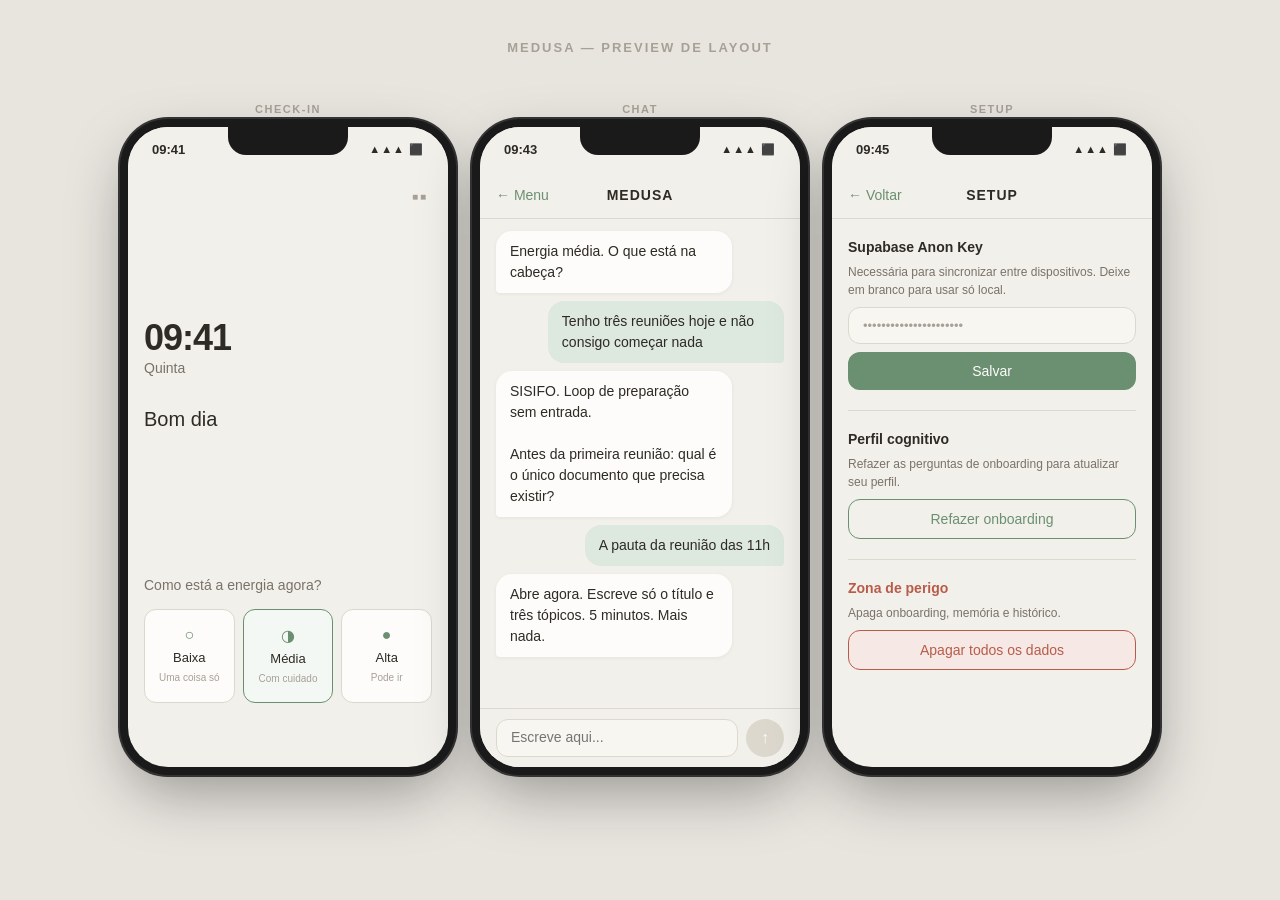
==== pending/preview.html @ 16ee8f7b "Add HTML preview of Medusa screens https://claude.ai/code/session_01W5EaA8NJsfZwzwzqCULSQW" ====
<!DOCTYPE html>
<html lang="pt">
<head>
<meta charset="UTF-8">
<meta name="viewport" content="width=device-width, initial-scale=1.0">
<title>Medusa — Preview</title>
<style>
  * { box-sizing: border-box; margin: 0; padding: 0; }

  :root {
    --bg:           #F2F0EB;
    --surface:      #FDFCFA;
    --border:       #DDD8CE;
    --input-bg:     #F8F6F1;
    --text-primary: #2E2A24;
    --text-secondary:#7A7268;
    --text-muted:   #A8A097;
    --accent:       #6B8F71;
    --accent-light: #DDE8DE;
    --user-bg:      #DDE8DE;
    --danger:       #B85C4A;
    --danger-light: #F5E8E5;
    --font: -apple-system, BlinkMacSystemFont, 'Segoe UI', sans-serif;
  }

  body {
    background: #E8E5DF;
    font-family: var(--font);
    display: flex;
    flex-direction: column;
    align-items: center;
    padding: 40px 20px;
    gap: 48px;
  }

  h1 {
    font-size: 13px;
    font-weight: 600;
    letter-spacing: 2px;
    color: var(--text-muted);
    text-transform: uppercase;
  }

  .screens {
    display: flex;
    gap: 32px;
    flex-wrap: wrap;
    justify-content: center;
  }

  .screen-wrap {
    display: flex;
    flex-direction: column;
    align-items: center;
    gap: 12px;
  }

  .screen-label {
    font-size: 11px;
    font-weight: 600;
    letter-spacing: 1.5px;
    color: var(--text-muted);
    text-transform: uppercase;
  }

  /* iPhone frame */
  .phone {
    width: 320px;
    height: 640px;
    background: var(--bg);
    border-radius: 40px;
    overflow: hidden;
    box-shadow:
      0 0 0 8px #1A1A1A,
      0 0 0 10px #333,
      0 24px 60px rgba(0,0,0,0.35);
    display: flex;
    flex-direction: column;
    position: relative;
  }

  /* Status bar */
  .status-bar {
    height: 44px;
    background: var(--bg);
    display: flex;
    align-items: center;
    justify-content: space-between;
    padding: 0 24px;
    flex-shrink: 0;
  }
  .status-time {
    font-size: 13px;
    font-weight: 600;
    color: var(--text-primary);
  }
  .status-icons {
    font-size: 11px;
    color: var(--text-primary);
    letter-spacing: 1px;
  }

  /* Header */
  .header {
    height: 48px;
    background: var(--bg);
    border-bottom: 1px solid var(--border);
    display: flex;
    align-items: center;
    justify-content: space-between;
    padding: 0 16px;
    flex-shrink: 0;
  }
  .header-back {
    font-size: 14px;
    color: var(--accent);
    font-weight: 500;
    min-width: 60px;
  }
  .header-title {
    font-size: 14px;
    font-weight: 600;
    color: var(--text-primary);
    letter-spacing: 1px;
  }
  .header-right {
    min-width: 60px;
    text-align: right;
    font-size: 11px;
    color: var(--text-muted);
    letter-spacing: 2px;
  }

  /* Scroll area */
  .scroll {
    flex: 1;
    overflow: hidden;
    display: flex;
    flex-direction: column;
  }

  /* ========================
     CHECK-IN SCREEN
  ======================== */
  .checkin-body {
    flex: 1;
    padding: 16px;
    display: flex;
    flex-direction: column;
    justify-content: space-between;
  }
  .checkin-setup {
    align-self: flex-end;
    font-size: 10px;
    color: var(--text-muted);
    letter-spacing: 2px;
    padding: 4px;
  }
  .checkin-greeting {
    flex: 1;
    display: flex;
    flex-direction: column;
    justify-content: center;
    padding-bottom: 32px;
  }
  .checkin-time {
    font-size: 36px;
    font-weight: 600;
    color: var(--text-primary);
    letter-spacing: -1px;
    line-height: 1;
    margin-bottom: 4px;
  }
  .checkin-day {
    font-size: 14px;
    color: var(--text-secondary);
    margin-bottom: 32px;
  }
  .checkin-hi {
    font-size: 20px;
    font-weight: 500;
    color: var(--text-primary);
  }
  .checkin-question {
    font-size: 14px;
    color: var(--text-secondary);
    margin-bottom: 16px;
  }
  .energy-row {
    display: flex;
    gap: 8px;
    padding-bottom: 48px;
  }
  .energy-btn {
    flex: 1;
    background: var(--surface);
    border: 1px solid var(--border);
    border-radius: 12px;
    padding: 16px 8px;
    display: flex;
    flex-direction: column;
    align-items: center;
    gap: 6px;
    cursor: pointer;
  }
  .energy-symbol {
    font-size: 16px;
    color: var(--accent);
  }
  .energy-label {
    font-size: 13px;
    font-weight: 500;
    color: var(--text-primary);
  }
  .energy-sub {
    font-size: 10px;
    color: var(--text-muted);
    text-align: center;
    line-height: 1.4;
  }

  /* ========================
     CHAT SCREEN
  ======================== */
  .chat-messages {
    flex: 1;
    padding: 12px 16px;
    display: flex;
    flex-direction: column;
    gap: 8px;
    overflow: hidden;
  }
  .msg-wrap {
    display: flex;
  }
  .msg-wrap.user { justify-content: flex-end; }
  .msg-wrap.assistant { justify-content: flex-start; }
  .bubble {
    max-width: 82%;
    border-radius: 16px;
    padding: 10px 14px;
    font-size: 14px;
    line-height: 1.5;
    color: var(--text-primary);
  }
  .bubble.assistant {
    background: var(--surface);
    border-bottom-left-radius: 4px;
    box-shadow: 0 1px 4px rgba(46,42,36,0.06);
  }
  .bubble.user {
    background: var(--user-bg);
    border-bottom-right-radius: 4px;
  }
  .chat-input-bar {
    border-top: 1px solid var(--border);
    padding: 10px 16px;
    display: flex;
    gap: 8px;
    align-items: flex-end;
    background: var(--bg);
    flex-shrink: 0;
  }
  .chat-input {
    flex: 1;
    background: var(--input-bg);
    border: 1px solid var(--border);
    border-radius: 12px;
    padding: 9px 14px;
    font-size: 14px;
    color: var(--text-muted);
    font-family: var(--font);
    outline: none;
    resize: none;
    height: 38px;
  }
  .send-btn {
    width: 38px;
    height: 38px;
    border-radius: 999px;
    background: var(--border);
    display: flex;
    align-items: center;
    justify-content: center;
    flex-shrink: 0;
    font-size: 16px;
    color: var(--surface);
    font-weight: 600;
  }
  .send-btn.active {
    background: var(--accent);
  }

  /* ========================
     SETUP SCREEN
  ======================== */
  .setup-body {
    flex: 1;
    overflow: hidden;
    display: flex;
    flex-direction: column;
  }
  .setup-scroll {
    flex: 1;
    padding: 20px 16px;
    display: flex;
    flex-direction: column;
    gap: 20px;
    overflow: hidden;
  }
  .setup-section {
    display: flex;
    flex-direction: column;
    gap: 8px;
  }
  .setup-section-title {
    font-size: 14px;
    font-weight: 600;
    color: var(--text-primary);
  }
  .setup-section-title.danger { color: var(--danger); }
  .setup-desc {
    font-size: 12px;
    color: var(--text-secondary);
    line-height: 1.5;
  }
  .setup-input {
    background: var(--input-bg);
    border: 1px solid var(--border);
    border-radius: 12px;
    padding: 10px 14px;
    font-size: 13px;
    color: var(--text-muted);
    font-family: var(--font);
    outline: none;
    width: 100%;
  }
  .setup-btn {
    border-radius: 12px;
    padding: 11px;
    text-align: center;
    font-size: 14px;
    font-weight: 500;
    cursor: pointer;
    border: none;
    width: 100%;
  }
  .setup-btn.primary {
    background: var(--accent);
    color: var(--surface);
  }
  .setup-btn.outline {
    background: transparent;
    border: 1px solid var(--accent);
    color: var(--accent);
  }
  .setup-btn.danger-btn {
    background: var(--danger-light);
    border: 1px solid var(--danger);
    color: var(--danger);
  }
  .divider {
    height: 1px;
    background: var(--border);
  }

  /* Notch decoration */
  .notch {
    position: absolute;
    top: 0;
    left: 50%;
    transform: translateX(-50%);
    width: 120px;
    height: 28px;
    background: #1A1A1A;
    border-radius: 0 0 18px 18px;
    z-index: 10;
  }
</style>
</head>
<body>

<h1>Medusa — Preview de Layout</h1>

<div class="screens">

  <!-- CHECK-IN -->
  <div class="screen-wrap">
    <div class="screen-label">Check-in</div>
    <div class="phone">
      <div class="notch"></div>
      <div class="status-bar">
        <span class="status-time">09:41</span>
        <span class="status-icons">▲▲▲ ⬛</span>
      </div>
      <div class="checkin-body">
        <div class="checkin-setup">■■</div>
        <div class="checkin-greeting">
          <div class="checkin-time">09:41</div>
          <div class="checkin-day">Quinta</div>
          <div class="checkin-hi">Bom dia</div>
        </div>
        <div>
          <div class="checkin-question">Como está a energia agora?</div>
          <div class="energy-row">
            <div class="energy-btn">
              <div class="energy-symbol">○</div>
              <div class="energy-label">Baixa</div>
              <div class="energy-sub">Uma coisa só</div>
            </div>
            <div class="energy-btn" style="border-color: var(--accent); background: #f4f8f4;">
              <div class="energy-symbol">◑</div>
              <div class="energy-label">Média</div>
              <div class="energy-sub">Com cuidado</div>
            </div>
            <div class="energy-btn">
              <div class="energy-symbol">●</div>
              <div class="energy-label">Alta</div>
              <div class="energy-sub">Pode ir</div>
            </div>
          </div>
        </div>
      </div>
    </div>
  </div>

  <!-- CHAT -->
  <div class="screen-wrap">
    <div class="screen-label">Chat</div>
    <div class="phone">
      <div class="notch"></div>
      <div class="status-bar">
        <span class="status-time">09:43</span>
        <span class="status-icons">▲▲▲ ⬛</span>
      </div>
      <div class="header">
        <span class="header-back">← Menu</span>
        <span class="header-title">MEDUSA</span>
        <span class="header-right"></span>
      </div>
      <div class="chat-messages">
        <div class="msg-wrap assistant">
          <div class="bubble assistant">Energia média. O que está na cabeça?</div>
        </div>
        <div class="msg-wrap user">
          <div class="bubble user">Tenho três reuniões hoje e não consigo começar nada</div>
        </div>
        <div class="msg-wrap assistant">
          <div class="bubble assistant">SISIFO. Loop de preparação sem entrada.<br><br>Antes da primeira reunião: qual é o único documento que precisa existir?</div>
        </div>
        <div class="msg-wrap user">
          <div class="bubble user">A pauta da reunião das 11h</div>
        </div>
        <div class="msg-wrap assistant">
          <div class="bubble assistant">Abre agora. Escreve só o título e três tópicos. 5 minutos. Mais nada.</div>
        </div>
      </div>
      <div class="chat-input-bar">
        <textarea class="chat-input" placeholder="Escreve aqui..." readonly></textarea>
        <div class="send-btn">↑</div>
      </div>
    </div>
  </div>

  <!-- SETUP -->
  <div class="screen-wrap">
    <div class="screen-label">Setup</div>
    <div class="phone">
      <div class="notch"></div>
      <div class="status-bar">
        <span class="status-time">09:45</span>
        <span class="status-icons">▲▲▲ ⬛</span>
      </div>
      <div class="header">
        <span class="header-back">← Voltar</span>
        <span class="header-title">SETUP</span>
        <span class="header-right"></span>
      </div>
      <div class="setup-body">
        <div class="setup-scroll">
          <div class="setup-section">
            <div class="setup-section-title">Supabase Anon Key</div>
            <div class="setup-desc">Necessária para sincronizar entre dispositivos. Deixe em branco para usar só local.</div>
            <input class="setup-input" type="password" value="sb_publishable_ffwK..." readonly />
            <button class="setup-btn primary">Salvar</button>
          </div>
          <div class="divider"></div>
          <div class="setup-section">
            <div class="setup-section-title">Perfil cognitivo</div>
            <div class="setup-desc">Refazer as perguntas de onboarding para atualizar seu perfil.</div>
            <button class="setup-btn outline">Refazer onboarding</button>
          </div>
          <div class="divider"></div>
          <div class="setup-section">
            <div class="setup-section-title danger">Zona de perigo</div>
            <div class="setup-desc">Apaga onboarding, memória e histórico.</div>
            <button class="setup-btn danger-btn">Apagar todos os dados</button>
          </div>
        </div>
      </div>
    </div>
  </div>

</div>

</body>
</html>
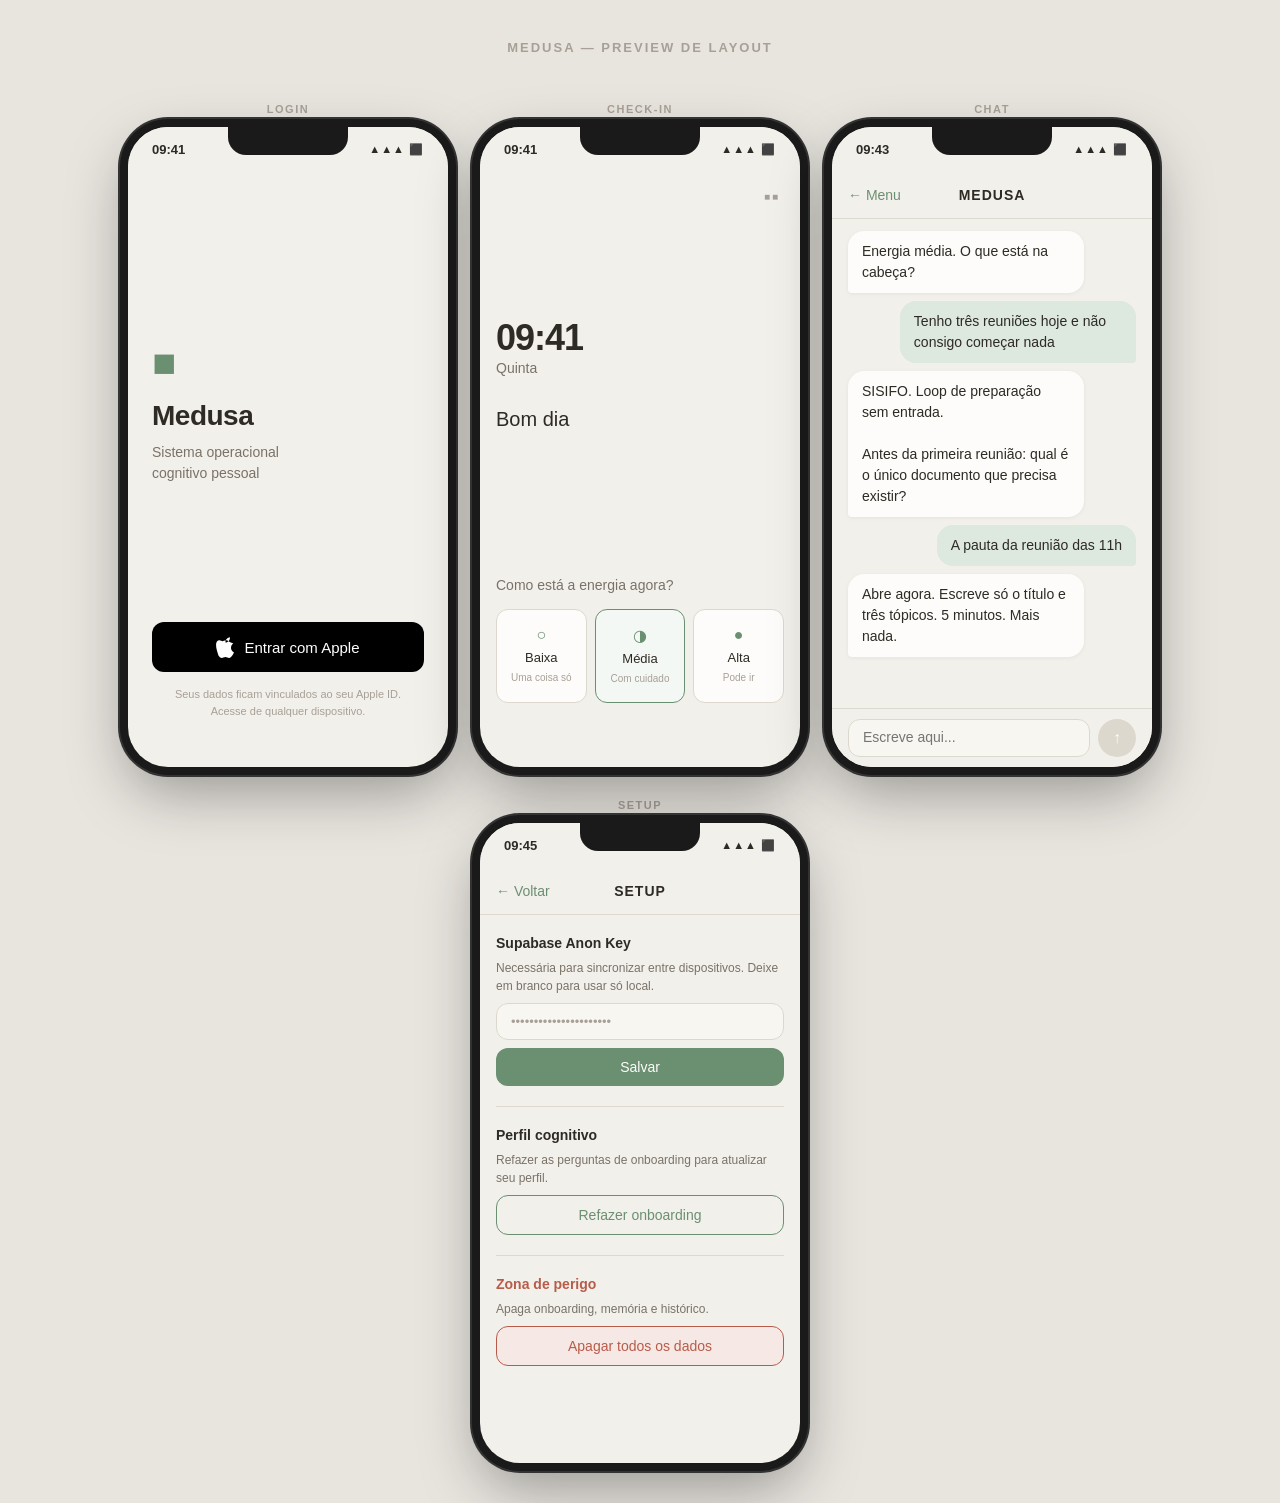
==== commit b2eec978: "Add Apple Sign In + Supabase Auth: migration, auth helper, login screen - supabase/migrations/002: R" ====
--- a/pending/preview.html
+++ b/pending/preview.html
@@ -383,6 +383,34 @@
 <h1>Medusa — Preview de Layout</h1>
 
 <div class="screens">
+
+  <!-- LOGIN -->
+  <div class="screen-wrap">
+    <div class="screen-label">Login</div>
+    <div class="phone">
+      <div class="notch"></div>
+      <div class="status-bar">
+        <span class="status-time">09:41</span>
+        <span class="status-icons">▲▲▲ ⬛</span>
+      </div>
+      <div style="flex:1; display:flex; flex-direction:column; justify-content:space-between; padding: 32px 24px 48px;">
+        <!-- Top: identidade -->
+        <div style="flex:1; display:flex; flex-direction:column; justify-content:center; gap:10px;">
+          <div style="font-size:40px; color:var(--accent); line-height:1; margin-bottom:8px;">■</div>
+          <div style="font-size:28px; font-weight:600; color:var(--text-primary); letter-spacing:-0.5px;">Medusa</div>
+          <div style="font-size:14px; color:var(--text-secondary); line-height:1.5;">Sistema operacional<br>cognitivo pessoal</div>
+        </div>
+        <!-- Bottom: botão Apple -->
+        <div style="display:flex; flex-direction:column; gap:14px;">
+          <div style="background:#000; border-radius:12px; height:50px; display:flex; align-items:center; justify-content:center; gap:10px; cursor:pointer;">
+            <svg width="18" height="22" viewBox="0 0 814 1000" fill="white" xmlns="http://www.w3.org/2000/svg"><path d="M788.1 340.9c-5.8 4.5-108.2 62.2-108.2 190.5 0 148.4 130.3 200.9 134.2 202.2-.6 3.2-20.7 71.9-68.7 141.9-42.8 61.6-87.5 123.1-155.5 123.1s-85.5-39.5-164-39.5c-76 0-103.7 40.8-165.9 40.8s-105-42.4-150.3-109.7C55.6 725.8 0 560.2 0 402.7 0 279 60.5 195.1 150.9 195.1c58 0 106.6 39.5 142.4 39.5 34.3 0 88.2-41.5 154.9-41.5 24.4 0 107.8 2.6 168.8 81.2zm-208.3-119.3c31.1-36.9 53.1-88.1 53.1-139.3 0-7.1-.6-14.3-1.9-20.1-50.6 1.9-110.8 33.7-147.1 75.8-28.5 32.4-55.1 83.6-55.1 135.5 0 7.8 1.3 15.6 1.9 18.1 3.2.6 8.4 1.3 13.6 1.3 45.4 0 102.5-30.4 135.5-71.3z"/></svg>
+            <span style="color:white; font-size:15px; font-weight:500; font-family:-apple-system,sans-serif;">Entrar com Apple</span>
+          </div>
+          <div style="font-size:11px; color:var(--text-muted); text-align:center; line-height:1.5;">Seus dados ficam vinculados ao seu Apple ID.<br>Acesse de qualquer dispositivo.</div>
+        </div>
+      </div>
+    </div>
+  </div>
 
   <!-- CHECK-IN -->
   <div class="screen-wrap">
